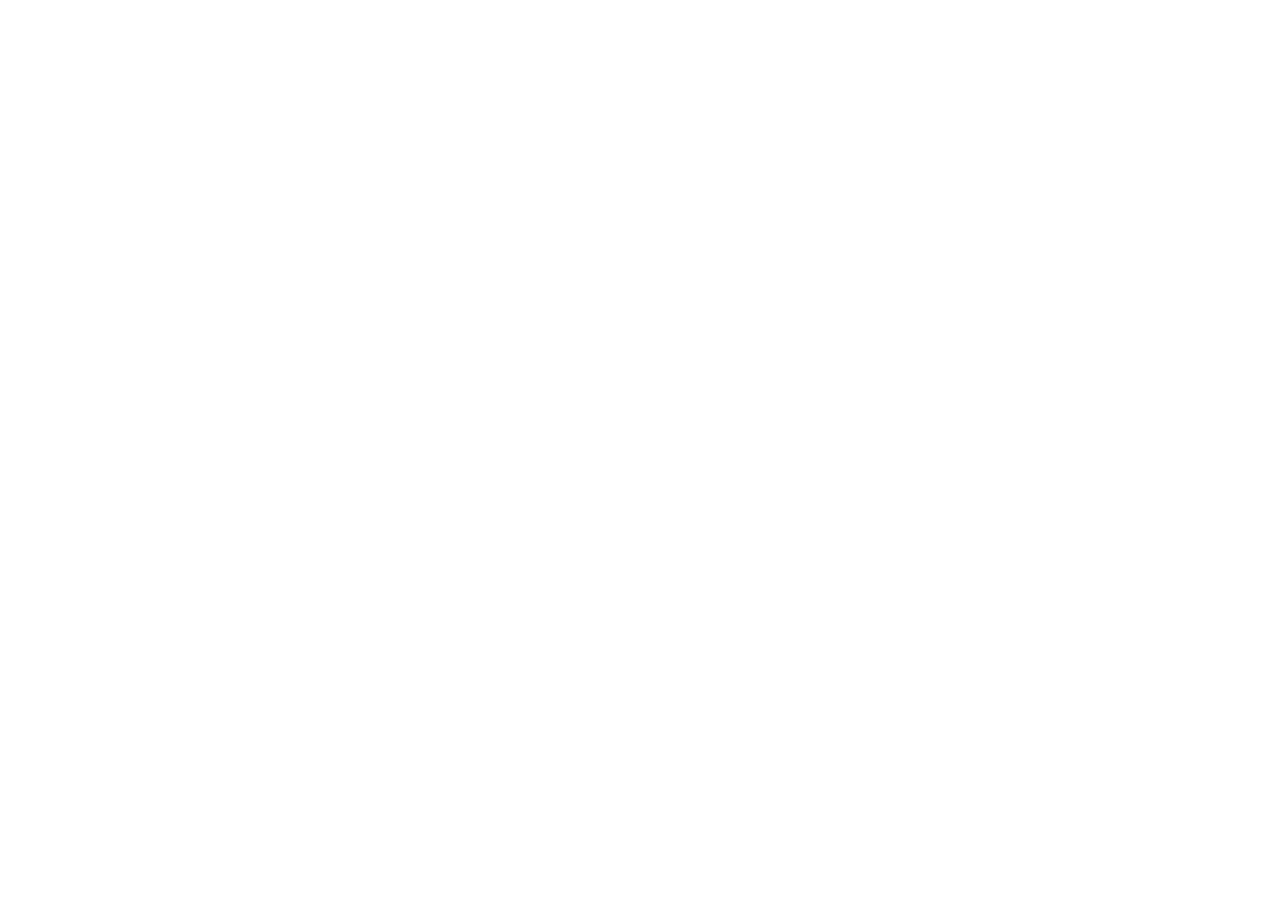
==== index.html @ 2fc5c372 "feat: initialize marketing agency application Set up project scaffolding with React, Vite, and Tailw" ====
<!doctype html>
<html lang="en" class="scroll-smooth dark bg-black text-white antialiased">
  <head>
    <meta charset="UTF-8" />
    <meta name="viewport" content="width=device-width, initial-scale=1.0" />
    <title>MONOLITH Marketing Agency</title>
    <meta name="description" content="Dynamic high-performance marketing agency featuring smooth parallax scrolling, interactive project showcases, and backend media asset management." />
    <meta property="og:title" content="MONOLITH Marketing Agency" />
    <meta property="og:description" content="Dynamic high-performance marketing agency featuring smooth parallax scrolling, interactive project showcases, and backend media asset management." />
    <meta property="og:type" content="website" />
    <meta name="twitter:card" content="summary_large_image" />
    <link rel="preconnect" href="https://fonts.googleapis.com" />
    <link rel="preconnect" href="https://fonts.gstatic.com" crossorigin />
    <link href="https://fonts.googleapis.com/css2?family=JetBrains+Mono:wght@400;500;600&family=Plus+Jakarta+Sans:wght@300;400;500;600;700&family=Syne:wght@600;700;800&display=swap" rel="stylesheet" />
  </head>
  <body class="bg-black text-zinc-100 selection:bg-white selection:text-black">
    <div id="root"></div>
    <script type="module" src="/src/main.tsx"></script>
  </body>
</html>
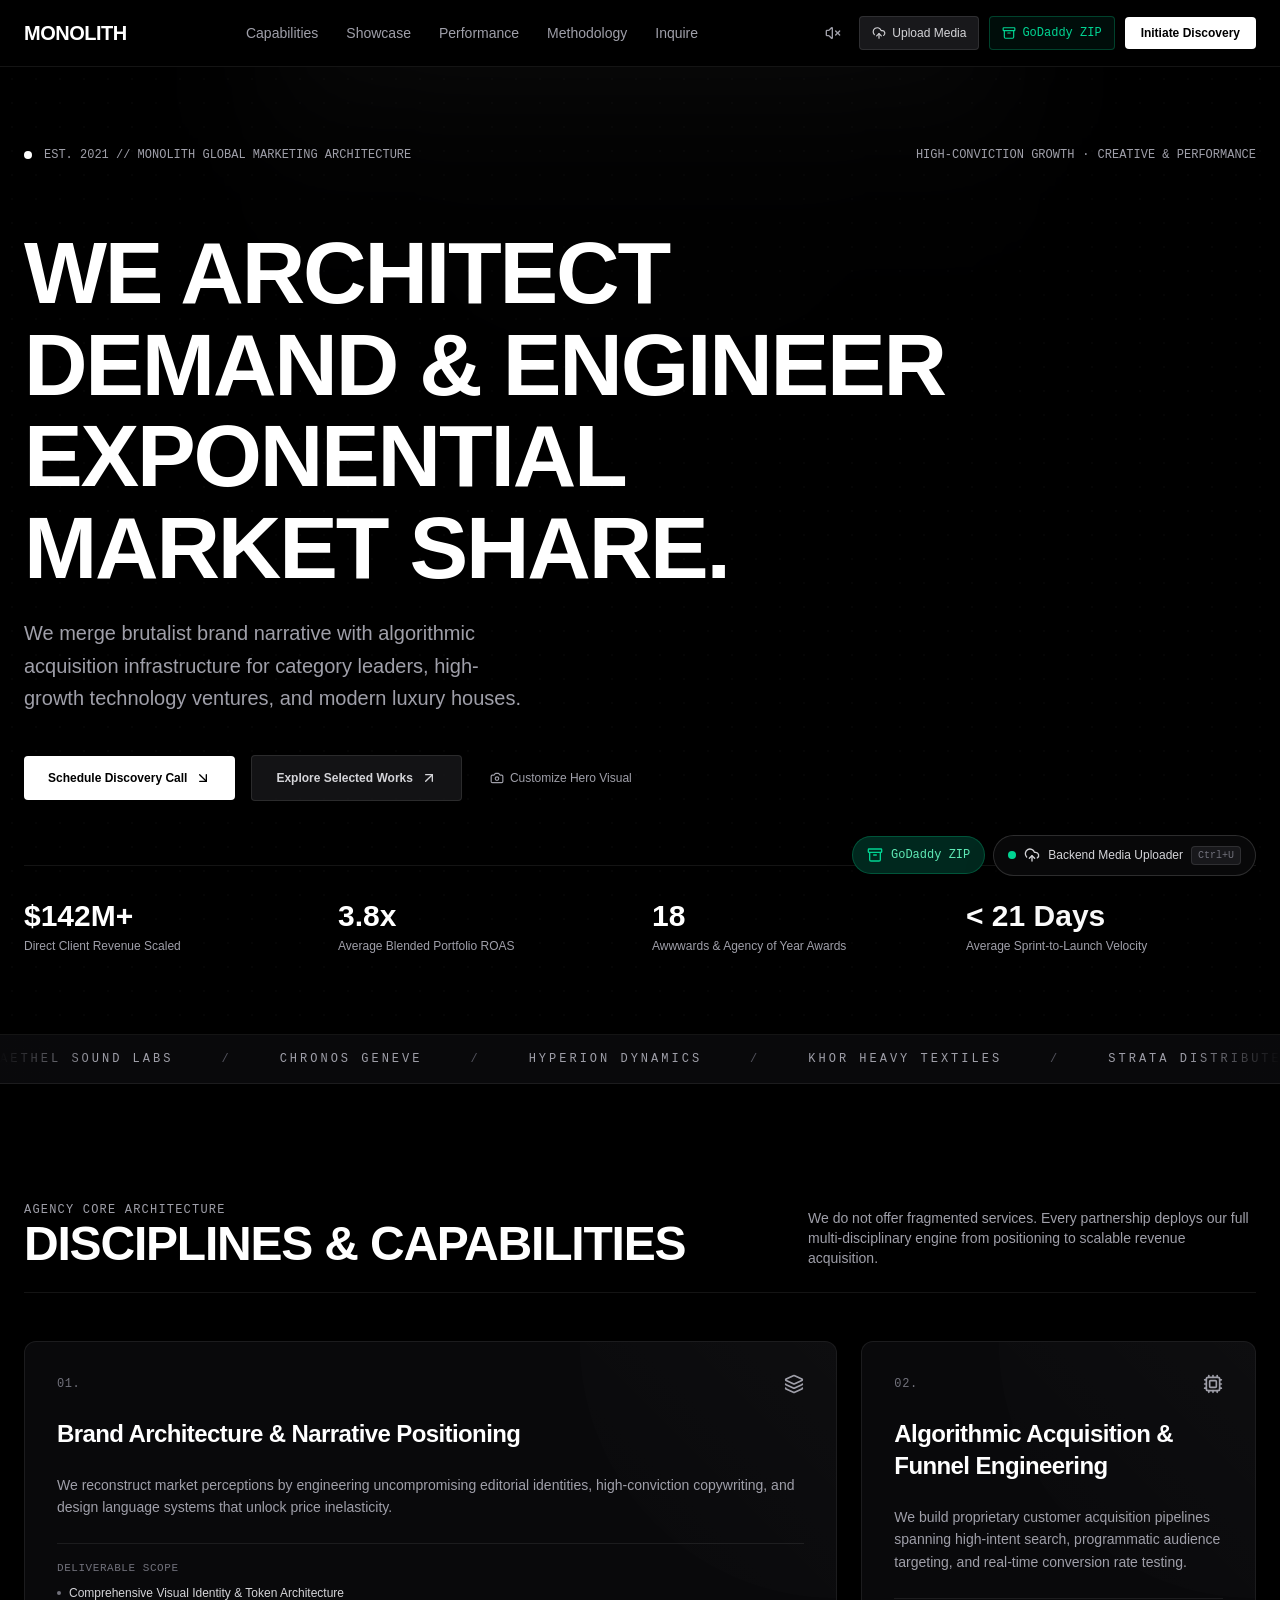
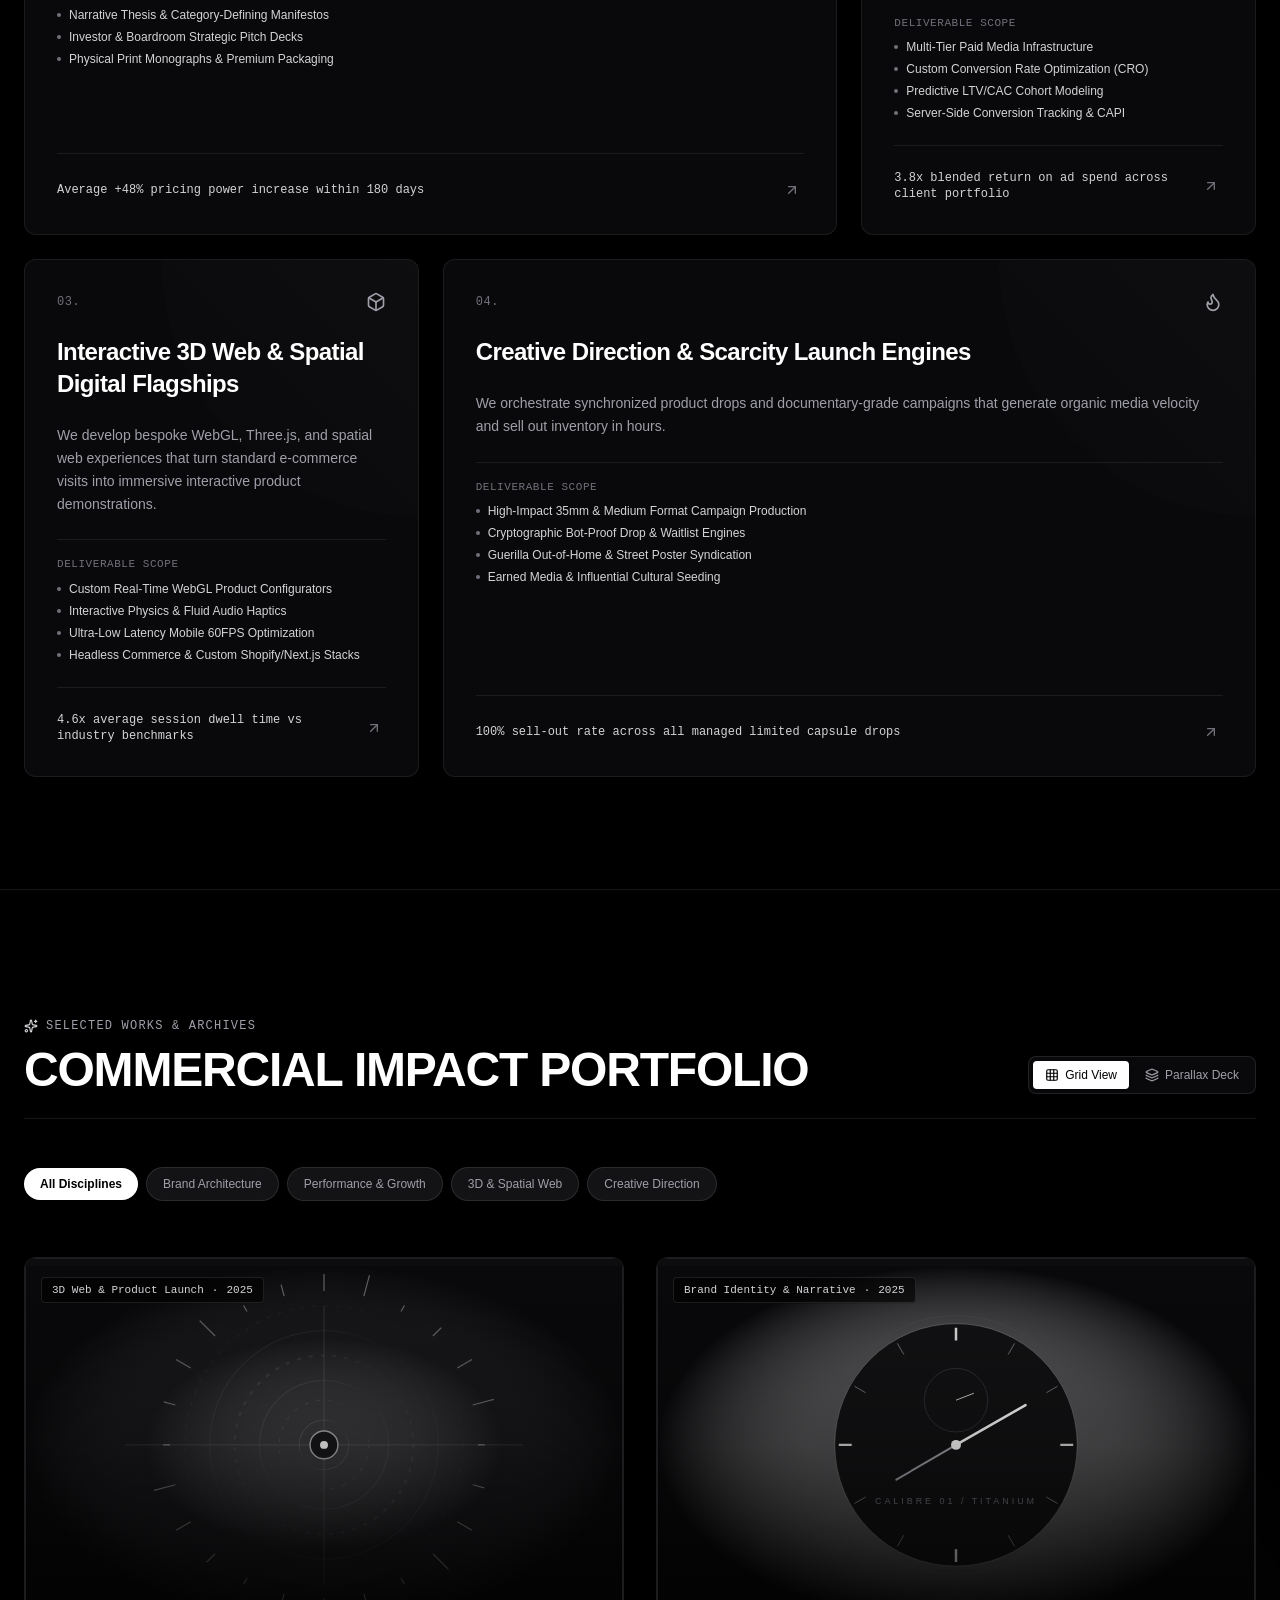
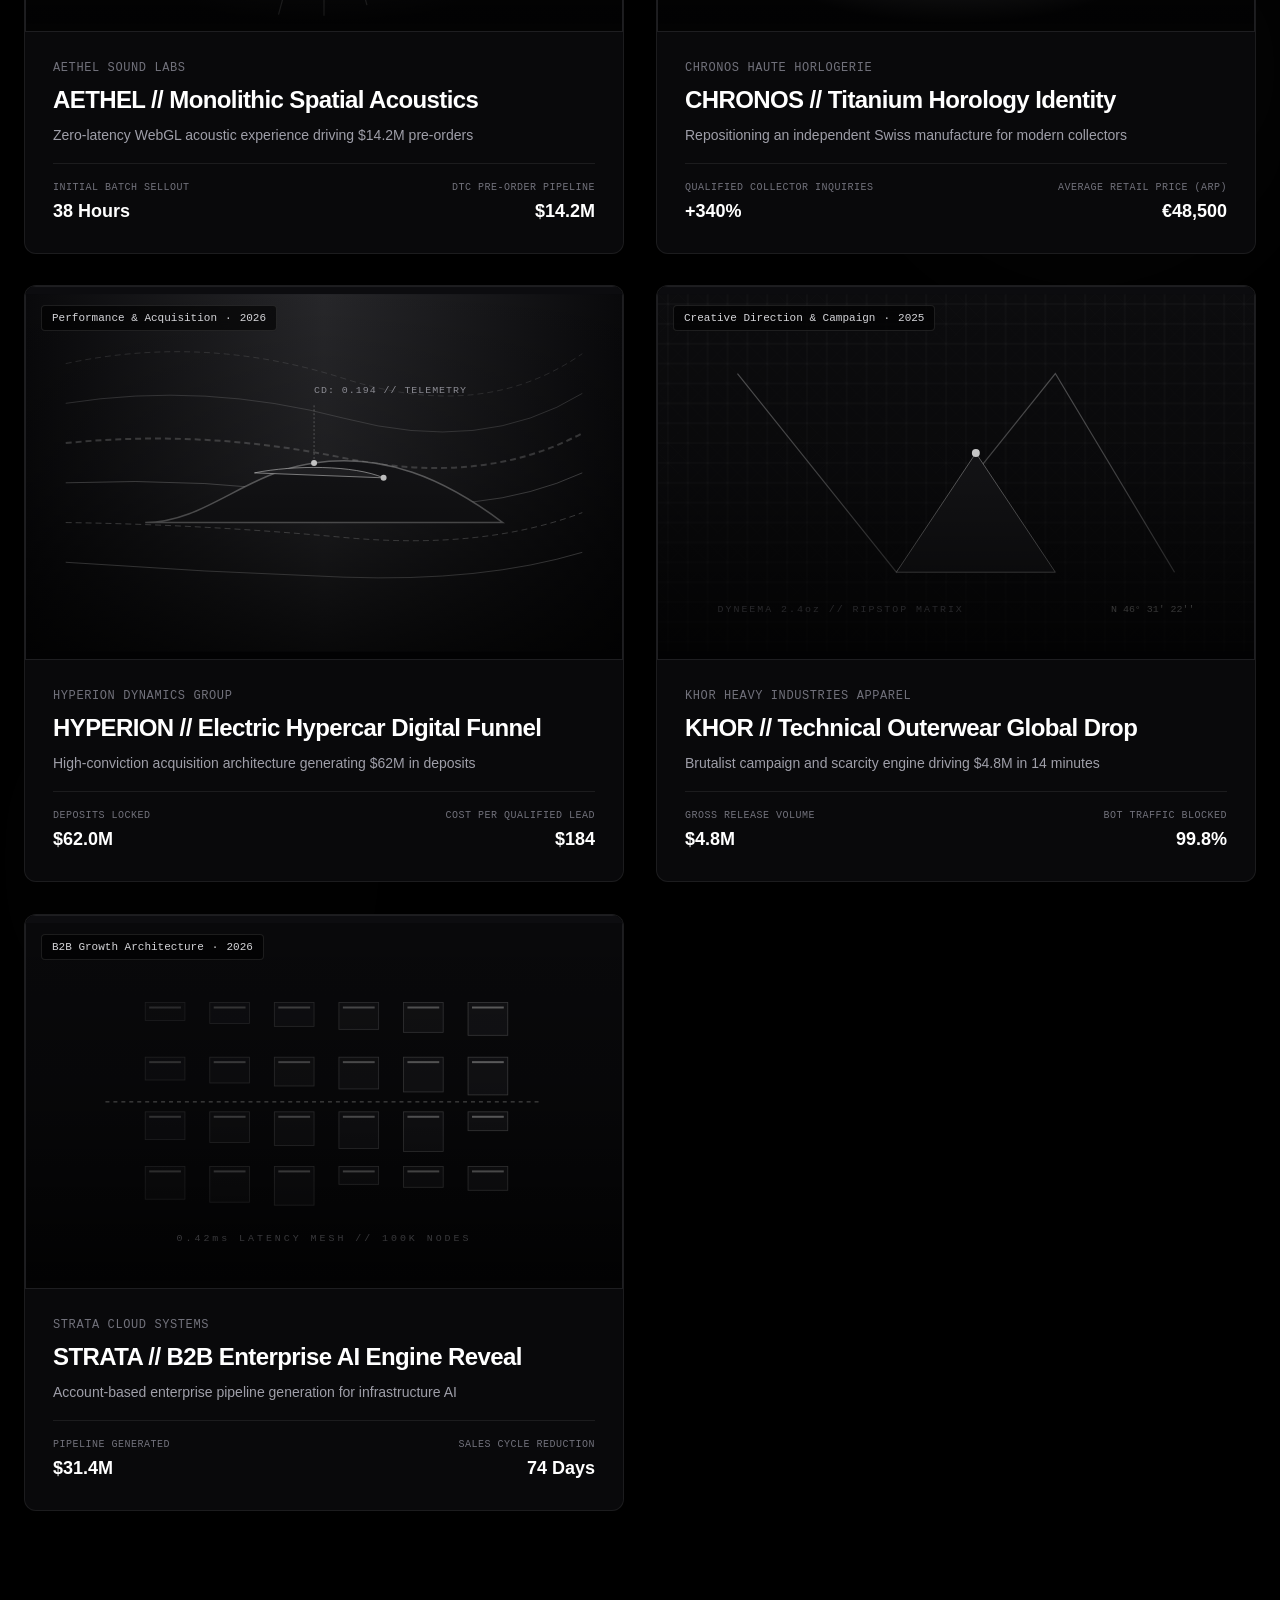
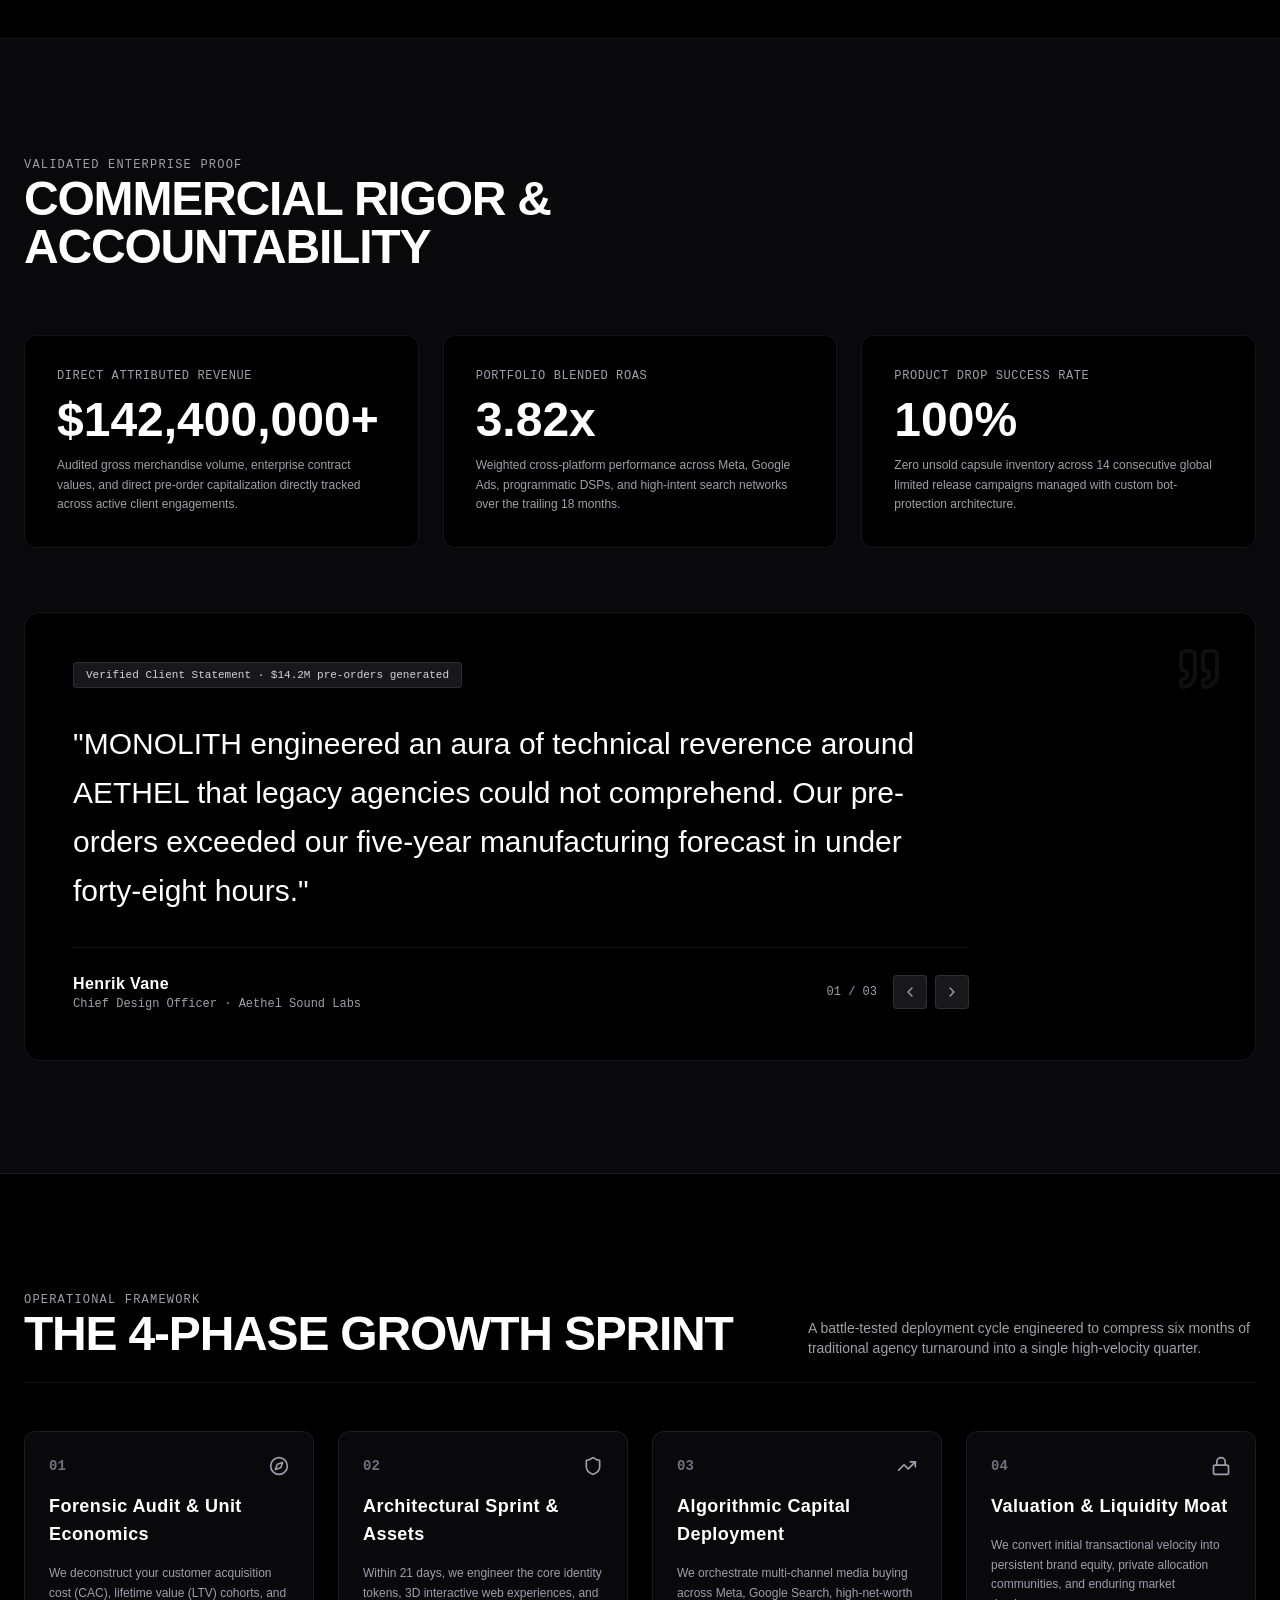
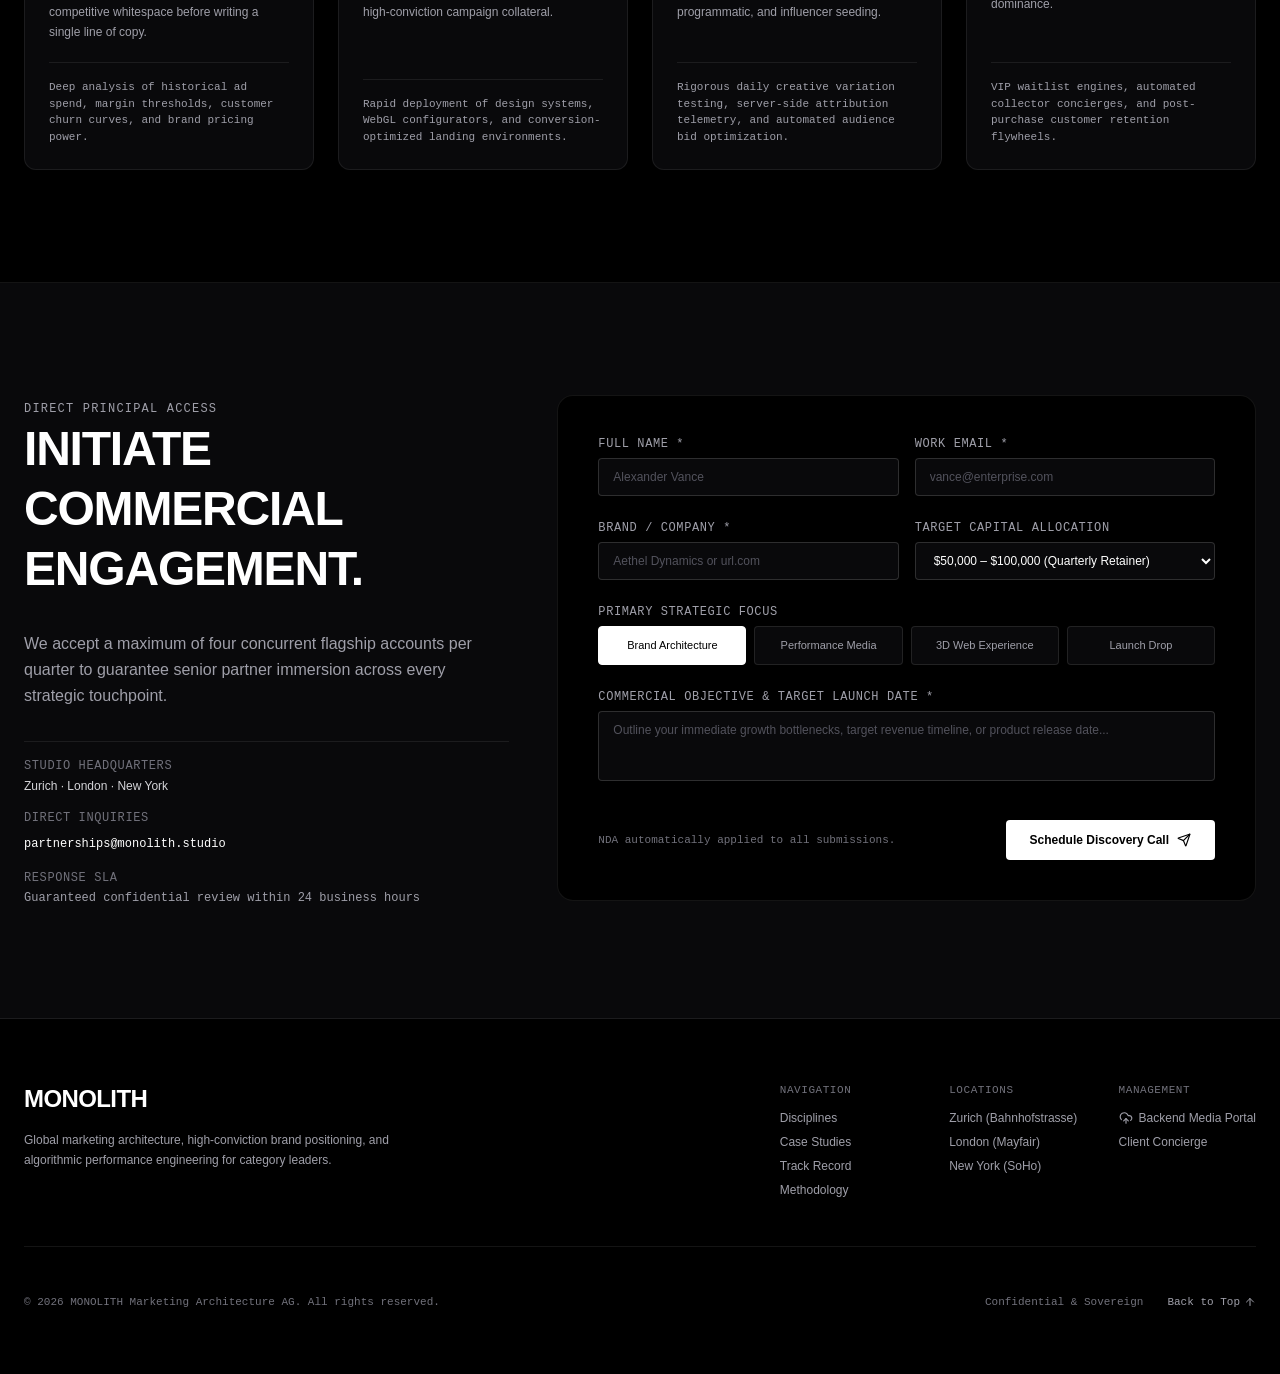
==== commit 6f230aac: "deploy: e8efd285ede4070b322f13da5bf36de5980416ca" ====
--- a/index.html
+++ b/index.html
@@ -3,6 +3,15 @@
   <head>
     <meta charset="UTF-8" />
     <meta name="viewport" content="width=device-width, initial-scale=1.0" />
+    <script>
+      // Ensure trailing slash on GitHub Pages so relative assets load properly
+      (function() {
+        var path = window.location.pathname;
+        if (path && !path.endsWith('/') && !path.split('/').pop().includes('.')) {
+          window.location.replace(path + '/' + window.location.search + window.location.hash);
+        }
+      })();
+    </script>
     <title>MONOLITH Marketing Agency</title>
     <meta name="description" content="Dynamic high-performance marketing agency featuring smooth parallax scrolling, interactive project showcases, and backend media asset management." />
     <meta property="og:title" content="MONOLITH Marketing Agency" />
@@ -12,10 +21,11 @@
     <link rel="preconnect" href="https://fonts.googleapis.com" />
     <link rel="preconnect" href="https://fonts.gstatic.com" crossorigin />
     <link href="https://fonts.googleapis.com/css2?family=JetBrains+Mono:wght@400;500;600&family=Plus+Jakarta+Sans:wght@300;400;500;600;700&family=Syne:wght@600;700;800&display=swap" rel="stylesheet" />
+    <script type="module" crossorigin src="./assets/index-D0FwMd6p.js"></script>
+    <link rel="stylesheet" crossorigin href="./assets/index-DatSsEVm.css">
   </head>
   <body class="bg-black text-zinc-100 selection:bg-white selection:text-black">
     <div id="root"></div>
-    <script type="module" src="/src/main.tsx"></script>
   </body>
 </html>
 
